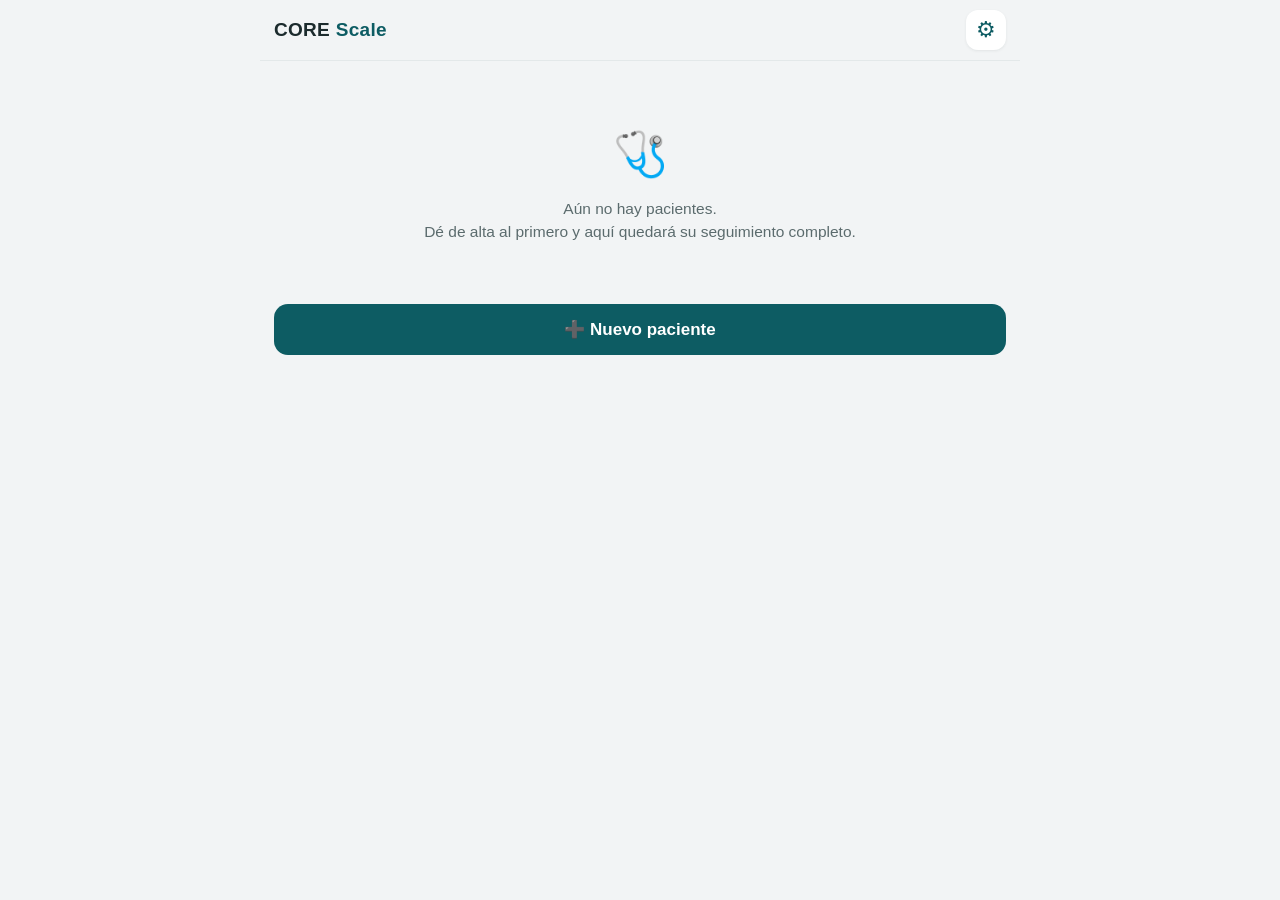
==== index.html @ 249806e9 "CORE Scale 0.1.0: evaluación postoperatoria en iPad/iPhone (PWA) Primera versión completa y verifica" ====
<!DOCTYPE html>
<html lang="es">
<head>
  <meta charset="UTF-8">
  <meta name="viewport" content="width=device-width, initial-scale=1, viewport-fit=cover, user-scalable=no">
  <title>CORE Scale</title>
  <meta name="description" content="Evaluación objetiva postoperatoria de ortopedia: goniometría, dinamometría y escalas funcionales.">

  <!-- PWA / instalable en iPad y iPhone -->
  <link rel="manifest" href="manifest.webmanifest">
  <meta name="apple-mobile-web-app-capable" content="yes">
  <meta name="mobile-web-app-capable" content="yes">
  <meta name="apple-mobile-web-app-status-bar-style" content="black-translucent">
  <meta name="apple-mobile-web-app-title" content="CORE Scale">
  <meta name="theme-color" content="#0d5c63">
  <link rel="apple-touch-icon" href="icons/icon-180.png">
  <link rel="icon" type="image/png" sizes="32x32" href="icons/icon-32.png">

  <!-- El ?v= debe coincidir con VERSION de sw.js: subir ambos en cada publicación -->
  <link rel="stylesheet" href="css/style.css?v=0.1.0">
</head>
<body>
  <div id="app">
    <header id="barra">
      <button id="btnAtras" class="btn-icono oculto" aria-label="Atrás">‹</button>
      <div id="tituloBarra">
        <h1 id="tituloApp">CORE <span>Scale</span></h1>
        <p id="subtituloBarra"></p>
      </div>
      <button id="btnAjustes" class="btn-icono" aria-label="Ajustes">⚙</button>
    </header>
    <main id="vista" aria-live="polite"></main>
  </div>

  <script src="js/db.js?v=0.1.0"></script>
  <script src="js/plantillas.js?v=0.1.0"></script>
  <script src="js/escalas.js?v=0.1.0"></script>
  <script src="js/graficas.js?v=0.1.0"></script>
  <script src="js/eval.js?v=0.1.0"></script>
  <script src="js/escala-ui.js?v=0.1.0"></script>
  <script src="js/evolucion.js?v=0.1.0"></script>
  <script src="js/app.js?v=0.1.0"></script>
  <script>
    if ('serviceWorker' in navigator && location.protocol !== 'file:') {
      navigator.serviceWorker.register('sw.js').catch(() => {});
    }
  </script>
</body>
</html>
---- css/style.css ----
/* CORE Scale — hoja de estilo base.
   Diseñada como base neutra y limpia: los tokens de arriba permiten
   re-estilizar toda la app (el rediseño visual vendrá de Claude Design). */

:root {
  --fondo: #f2f4f5;
  --tarjeta: #ffffff;
  --tinta: #1c2b2d;
  --tinta-2: #5b6b6d;
  --tinta-3: #93a1a3;
  --linea: #e3e8e9;
  --acento: #0d5c63;          /* verde-azul clínico */
  --acento-suave: #e3eeef;
  --acento-tinta: #ffffff;
  --bueno: #1e8e3e;
  --bueno-suave: #e6f4ea;
  --medio: #b26a00;
  --medio-suave: #fdf3e3;
  --malo: #c5221f;
  --malo-suave: #fce8e6;
  --radio: 14px;
  --sombra: 0 1px 3px rgba(16, 34, 36, .08);
  color-scheme: light dark;
}
@media (prefers-color-scheme: dark) {
  :root {
    --fondo: #101617;
    --tarjeta: #1a2223;
    --tinta: #e8edee;
    --tinta-2: #9fb0b2;
    --tinta-3: #64777a;
    --linea: #273335;
    --acento: #4cc2cc;
    --acento-suave: #12363a;
    --acento-tinta: #06282b;
    --bueno: #52c472;  --bueno-suave: #12331c;
    --medio: #e0a03f;  --medio-suave: #382a10;
    --malo: #f07470;   --malo-suave: #3b1615;
    --sombra: 0 1px 3px rgba(0, 0, 0, .4);
  }
}

* { box-sizing: border-box; -webkit-tap-highlight-color: transparent; }
html, body { margin: 0; padding: 0; }
body {
  background: var(--fondo);
  color: var(--tinta);
  font-family: -apple-system, BlinkMacSystemFont, "SF Pro Text", "Segoe UI", Roboto, sans-serif;
  font-size: 16px;
  -webkit-text-size-adjust: 100%;
}

#app { max-width: 760px; margin: 0 auto; min-height: 100vh; display: flex; flex-direction: column; }

/* ---------- Barra superior ---------- */
#barra {
  display: flex; align-items: center; gap: 8px;
  padding: calc(env(safe-area-inset-top, 0px) + 10px) 14px 10px;
  position: sticky; top: 0; z-index: 10;
  background: color-mix(in srgb, var(--fondo) 88%, transparent);
  -webkit-backdrop-filter: blur(12px); backdrop-filter: blur(12px);
  border-bottom: 1px solid var(--linea);
}
#tituloBarra { flex: 1; min-width: 0; }
#tituloApp { font-size: 19px; margin: 0; font-weight: 800; letter-spacing: .3px; }
#tituloApp span { color: var(--acento); font-weight: 600; }
#subtituloBarra { margin: 0; font-size: 12.5px; color: var(--tinta-2);
  white-space: nowrap; overflow: hidden; text-overflow: ellipsis; }
.btn-icono {
  border: 0; background: var(--tarjeta); color: var(--acento);
  width: 40px; height: 40px; border-radius: 12px; font-size: 22px;
  box-shadow: var(--sombra); cursor: pointer; flex-shrink: 0;
  display: flex; align-items: center; justify-content: center;
}
#btnAtras { font-size: 28px; padding-bottom: 3px; }
.oculto { display: none !important; }

/* ---------- Contenido ---------- */
#vista { padding: 14px 14px calc(env(safe-area-inset-bottom, 0px) + 30px); flex: 1; }
.seccion-titulo {
  font-size: 13px; font-weight: 700; text-transform: uppercase; letter-spacing: .8px;
  color: var(--tinta-2); margin: 22px 4px 8px;
}
.seccion-titulo:first-child { margin-top: 4px; }

/* ---------- Tarjetas y listas ---------- */
.tarjeta {
  background: var(--tarjeta); border-radius: var(--radio);
  box-shadow: var(--sombra); padding: 14px 16px; margin-bottom: 10px;
}
.fila-lista {
  display: flex; align-items: center; gap: 12px; width: 100%;
  background: var(--tarjeta); border: 0; border-radius: var(--radio);
  box-shadow: var(--sombra); padding: 13px 14px; margin-bottom: 8px;
  cursor: pointer; text-align: left; color: var(--tinta); font-size: 16px;
  font-family: inherit;
}
.fila-lista:active { transform: scale(.99); }
.fila-lista .avatar {
  width: 42px; height: 42px; border-radius: 50%; flex-shrink: 0;
  background: var(--acento-suave); color: var(--acento);
  display: flex; align-items: center; justify-content: center;
  font-weight: 700; font-size: 16px;
}
.fila-lista .cuerpo { flex: 1; min-width: 0; }
.fila-lista .principal { display: block; font-weight: 600; white-space: nowrap; overflow: hidden; text-overflow: ellipsis; }
.fila-lista .secundario { display: block; font-size: 13.5px; color: var(--tinta-2); margin-top: 1px; }
.fila-lista .extremo { color: var(--tinta-3); font-size: 20px; flex-shrink: 0; }
.fila-lista .chip-derecha { font-size: 13px; color: var(--tinta-2); flex-shrink: 0; }

.chip {
  display: inline-block; font-size: 12.5px; font-weight: 600;
  background: var(--acento-suave); color: var(--acento);
  border-radius: 20px; padding: 3px 10px; margin-right: 6px;
}
.chip.bueno { background: var(--bueno-suave); color: var(--bueno); }
.chip.medio { background: var(--medio-suave); color: var(--medio); }
.chip.malo  { background: var(--malo-suave);  color: var(--malo); }

/* ---------- Botones ---------- */
.btn {
  display: block; width: 100%; border: 0; cursor: pointer;
  background: var(--acento); color: var(--acento-tinta);
  font-size: 17px; font-weight: 700; font-family: inherit;
  padding: 15px; border-radius: var(--radio); margin: 14px 0 8px;
}
.btn:active { opacity: .85; }
.btn.secundario { background: var(--tarjeta); color: var(--acento); box-shadow: var(--sombra); }
.btn.peligro { background: var(--malo-suave); color: var(--malo); }
.btn.chico { width: auto; display: inline-block; padding: 9px 16px; font-size: 15px; margin: 4px 6px 4px 0; }

/* ---------- Formularios ---------- */
.campo { margin-bottom: 14px; }
.campo label { display: block; font-size: 14px; font-weight: 600; color: var(--tinta-2); margin-bottom: 6px; }
.campo input[type=text], .campo input[type=date], .campo input[type=tel],
.campo select, .campo textarea {
  width: 100%; font-size: 17px; font-family: inherit; color: var(--tinta);
  background: var(--fondo); border: 1.5px solid var(--linea);
  border-radius: 12px; padding: 12px 14px; appearance: none; -webkit-appearance: none;
}
.campo input:focus, .campo select:focus, .campo textarea:focus {
  outline: none; border-color: var(--acento);
}

/* Campo numérico con unidad y botones ± */
.campo-num { display: flex; align-items: center; gap: 8px; }
.campo-num input {
  flex: 1; min-width: 0; font-size: 22px; font-weight: 700; text-align: center;
  font-family: inherit; color: var(--tinta);
  background: var(--fondo); border: 1.5px solid var(--linea);
  border-radius: 12px; padding: 10px 6px;
}
.campo-num input:focus { outline: none; border-color: var(--acento); }
.campo-num .unidad { font-size: 15px; color: var(--tinta-2); width: 34px; flex-shrink: 0; }
.campo-num .mas-menos {
  width: 46px; height: 46px; flex-shrink: 0; border: 0; border-radius: 12px;
  background: var(--acento-suave); color: var(--acento);
  font-size: 24px; font-weight: 700; cursor: pointer;
}
.campo-num .mas-menos:active { opacity: .7; }

/* Opciones tipo botones (radio) */
.opciones { display: flex; flex-wrap: wrap; gap: 8px; }
.opciones .op {
  border: 1.5px solid var(--linea); background: var(--fondo); color: var(--tinta);
  border-radius: 12px; padding: 11px 14px; font-size: 15px; font-family: inherit;
  cursor: pointer; flex: 1 1 auto; min-width: 84px; text-align: center;
}
.opciones .op.activa {
  background: var(--acento); border-color: var(--acento);
  color: var(--acento-tinta); font-weight: 700;
}

/* ---------- Secciones de evaluación (acordeón) ---------- */
.sec-eval {
  background: var(--tarjeta); border-radius: var(--radio);
  box-shadow: var(--sombra); margin-bottom: 10px; overflow: hidden;
}
.sec-eval > .cabeza {
  display: flex; align-items: center; gap: 10px; width: 100%;
  padding: 14px 16px; border: 0; background: none; cursor: pointer;
  font-family: inherit; text-align: left; color: var(--tinta);
}
.sec-eval > .cabeza .num {
  width: 28px; height: 28px; border-radius: 50%; flex-shrink: 0;
  background: var(--acento-suave); color: var(--acento);
  font-weight: 700; font-size: 14px;
  display: flex; align-items: center; justify-content: center;
}
.sec-eval > .cabeza .num.lleno { background: var(--bueno); color: #fff; }
.sec-eval > .cabeza h3 { flex: 1; margin: 0; font-size: 16px; font-weight: 700; }
.sec-eval > .cabeza .flecha { color: var(--tinta-3); font-size: 18px;
  transition: transform .2s; }
.sec-eval.abierta > .cabeza .flecha { transform: rotate(90deg); }
.sec-eval > .contenido { display: none; padding: 2px 16px 16px; }
.sec-eval.abierta > .contenido { display: block; }

/* Cuadro "cómo se hace" */
.como {
  background: var(--acento-suave); border-radius: 12px;
  padding: 4px 14px 4px; margin-bottom: 14px;
}
.como summary {
  cursor: pointer; font-weight: 700; font-size: 14px; color: var(--acento);
  padding: 9px 0; list-style: none;
}
.como summary::-webkit-details-marker { display: none; }
.como summary::before { content: '📋  '; }
.como ul { margin: 0 0 12px; padding-left: 20px; }
.como li { font-size: 14.5px; line-height: 1.45; color: var(--tinta); margin-bottom: 7px; }

/* Resultados automáticos */
.autos { border-top: 1px dashed var(--linea); margin-top: 6px; padding-top: 10px; }
.auto-fila { display: flex; align-items: baseline; gap: 8px; margin-bottom: 6px; }
.auto-fila .et { flex: 1; font-size: 14.5px; color: var(--tinta-2); }
.auto-fila .valor { font-size: 18px; font-weight: 800; }
.auto-fila .valor.bueno { color: var(--bueno); }
.auto-fila .valor.medio { color: var(--medio); }
.auto-fila .valor.malo  { color: var(--malo); }
.auto-nota { font-size: 12.5px; color: var(--tinta-3); margin: -2px 0 8px; }

/* Cronómetro */
.crono { display: flex; align-items: center; gap: 10px; margin: 6px 0 12px; }
.crono .tiempo { font-size: 34px; font-weight: 800; font-variant-numeric: tabular-nums; flex: 1; }
.crono button { border: 0; border-radius: 12px; padding: 12px 18px; font-size: 15px;
  font-weight: 700; font-family: inherit; cursor: pointer;
  background: var(--acento); color: var(--acento-tinta); }
.crono button.parar { background: var(--malo); color: #fff; }

/* ---------- Cuestionarios de escalas ---------- */
.progreso { height: 6px; background: var(--linea); border-radius: 3px; margin: 4px 0 18px; overflow: hidden; }
.progreso > div { height: 100%; background: var(--acento); border-radius: 3px; transition: width .25s; }
.pregunta-num { font-size: 13px; font-weight: 700; color: var(--tinta-3); text-transform: uppercase; letter-spacing: .5px; }
.pregunta-texto { font-size: 20px; font-weight: 700; margin: 8px 0 18px; line-height: 1.35; }
.op-escala {
  display: block; width: 100%; text-align: left; font-family: inherit; font-size: 16.5px;
  background: var(--tarjeta); color: var(--tinta); border: 1.5px solid var(--linea);
  border-radius: var(--radio); padding: 15px 16px; margin-bottom: 9px; cursor: pointer;
}
.op-escala.activa { border-color: var(--acento); background: var(--acento-suave); font-weight: 700; }
.resultado-grande {
  text-align: center; padding: 26px 16px 20px;
}
.resultado-grande .numero { font-size: 56px; font-weight: 800; line-height: 1; }
.resultado-grande .de { font-size: 15px; color: var(--tinta-2); margin-top: 4px; }
.resultado-grande .interpretacion { font-size: 17px; font-weight: 700; margin-top: 12px; }

/* ---------- Gráficas ---------- */
.grafica-tarjeta { padding: 14px 10px 6px; }
.grafica-tarjeta h4 { margin: 0 8px 4px; font-size: 15px; }
.grafica-tarjeta .sub { margin: 0 8px 8px; font-size: 12.5px; color: var(--tinta-2); }
.grafica-svg { width: 100%; height: auto; display: block; touch-action: pan-y; }

/* ---------- Varios ---------- */
.vacio { text-align: center; color: var(--tinta-2); padding: 46px 20px; font-size: 15.5px; line-height: 1.5; }
.vacio .icono { font-size: 44px; margin-bottom: 10px; }
.nota-pie { font-size: 12.5px; color: var(--tinta-3); text-align: center; margin-top: 18px; line-height: 1.5; }
.buscador { margin-bottom: 12px; }
.buscador input {
  width: 100%; font-size: 16px; font-family: inherit; color: var(--tinta);
  background: var(--tarjeta); border: 1.5px solid var(--linea);
  border-radius: 12px; padding: 12px 14px; box-shadow: var(--sombra);
}
.buscador input:focus { outline: none; border-color: var(--acento); }
.dos-columnas { display: grid; grid-template-columns: 1fr 1fr; gap: 0 12px; }
@media (max-width: 420px) { .dos-columnas { grid-template-columns: 1fr; } }
.aviso {
  background: var(--medio-suave); color: var(--medio); border-radius: 12px;
  padding: 12px 14px; font-size: 14px; line-height: 1.45; margin-bottom: 12px;
}

/* Tabla resumen dentro de una evaluación guardada */
.tabla-resumen { width: 100%; border-collapse: collapse; font-size: 15px; }
.tabla-resumen td { padding: 7px 4px; border-bottom: 1px solid var(--linea); vertical-align: top; }
.tabla-resumen td:first-child { color: var(--tinta-2); width: 58%; }
.tabla-resumen td:last-child { font-weight: 700; text-align: right; }
.tabla-resumen tr.sub td { font-weight: 800; color: var(--tinta); padding-top: 14px; border-bottom: 2px solid var(--linea); }
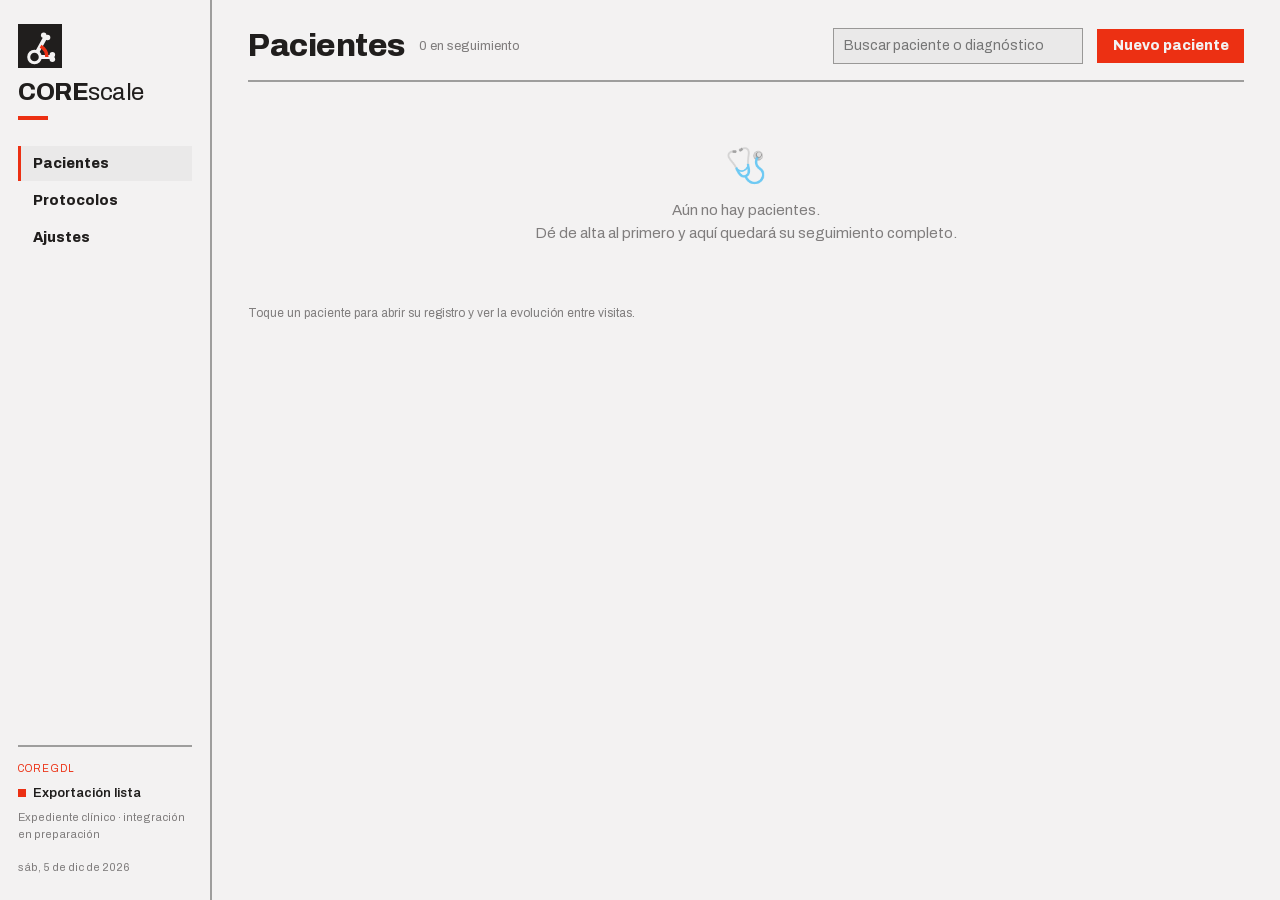
==== commit 6edc6dd5: "CORE Scale 0.2.0: interfaz Modernist adaptada del diseño de Claude Design - Sistema de diseño Modern" ====
--- a/index.html
+++ b/index.html
@@ -12,34 +12,60 @@
   <meta name="mobile-web-app-capable" content="yes">
   <meta name="apple-mobile-web-app-status-bar-style" content="black-translucent">
   <meta name="apple-mobile-web-app-title" content="CORE Scale">
-  <meta name="theme-color" content="#0d5c63">
+  <meta name="theme-color" content="#201e1d">
   <link rel="apple-touch-icon" href="icons/icon-180.png">
   <link rel="icon" type="image/png" sizes="32x32" href="icons/icon-32.png">
 
   <!-- El ?v= debe coincidir con VERSION de sw.js: subir ambos en cada publicación -->
-  <link rel="stylesheet" href="css/style.css?v=0.1.0">
+  <link rel="stylesheet" href="css/style.css?v=0.2.0">
 </head>
 <body>
   <div id="app">
-    <header id="barra">
-      <button id="btnAtras" class="btn-icono oculto" aria-label="Atrás">‹</button>
-      <div id="tituloBarra">
-        <h1 id="tituloApp">CORE <span>Scale</span></h1>
-        <p id="subtituloBarra"></p>
+
+    <aside id="ladoIzq">
+      <svg viewBox="0 0 32 32" width="44" height="44" style="display:block" aria-label="Logotipo COREscale"><rect x="0" y="0" width="32" height="32" fill="var(--color-text)"></rect><path d="M12 24 H24" stroke="var(--color-bg)" stroke-width="3" stroke-linecap="round" fill="none"></path><path d="M12 24 L20 9.5" stroke="var(--color-bg)" stroke-width="3" stroke-linecap="round" fill="none"></path><circle cx="25" cy="22.4" r="2" fill="var(--color-bg)"></circle><circle cx="25" cy="25.6" r="2" fill="var(--color-bg)"></circle><circle cx="18.7" cy="8.2" r="2" fill="var(--color-bg)"></circle><circle cx="21.5" cy="9.8" r="2" fill="var(--color-bg)"></circle><circle cx="12" cy="24" r="4.2" fill="var(--color-text)" stroke="var(--color-bg)" stroke-width="2.2"></circle><path d="M21 24 A9 9 0 0 0 16.4 16.2" stroke="var(--color-accent)" stroke-width="2.5" fill="none"></path></svg>
+      <div class="marca"><b>CORE</b><span>scale</span></div>
+      <div class="subraya"></div>
+      <button class="nav-item" id="navPacientes">Pacientes</button>
+      <button class="nav-item" id="navProtocolos">Protocolos</button>
+      <button class="nav-item" id="navAjustes">Ajustes</button>
+      <div style="flex:1"></div>
+      <div class="pie">
+        <div class="card-kicker">COREGDL</div>
+        <div class="estado"><span class="punto"></span>Exportación lista</div>
+        <div class="text-muted" style="font-size:11px">Expediente clínico · integración en preparación</div>
+        <div class="text-muted" style="font-size:11px; margin-top:10px" id="pieEvaluador"></div>
       </div>
-      <button id="btnAjustes" class="btn-icono" aria-label="Ajustes">⚙</button>
-    </header>
-    <main id="vista" aria-live="polite"></main>
+    </aside>
+
+    <div id="columna">
+      <header id="barraMovil">
+        <svg viewBox="0 0 32 32" width="30" height="30" style="display:block" aria-label="Logotipo COREscale"><rect x="0" y="0" width="32" height="32" fill="var(--color-text)"></rect><path d="M12 24 H24" stroke="var(--color-bg)" stroke-width="3" stroke-linecap="round" fill="none"></path><path d="M12 24 L20 9.5" stroke="var(--color-bg)" stroke-width="3" stroke-linecap="round" fill="none"></path><circle cx="25" cy="22.4" r="2" fill="var(--color-bg)"></circle><circle cx="25" cy="25.6" r="2" fill="var(--color-bg)"></circle><circle cx="18.7" cy="8.2" r="2" fill="var(--color-bg)"></circle><circle cx="21.5" cy="9.8" r="2" fill="var(--color-bg)"></circle><circle cx="12" cy="24" r="4.2" fill="var(--color-text)" stroke="var(--color-bg)" stroke-width="2.2"></circle><path d="M21 24 A9 9 0 0 0 16.4 16.2" stroke="var(--color-accent)" stroke-width="2.5" fill="none"></path></svg>
+        <div class="marca"><b>CORE</b><span>scale</span></div>
+        <div style="flex:1"></div>
+        <span class="punto"></span>
+        <span class="text-muted" style="font-size:11px">COREGDL</span>
+      </header>
+
+      <main id="contenido" aria-live="polite"></main>
+
+      <nav id="tabs">
+        <button class="tab" id="tabPacientes">Pacientes</button>
+        <button class="tab" id="tabProtocolos">Protocolos</button>
+        <button class="tab" id="tabAjustes">Ajustes</button>
+      </nav>
+    </div>
+
   </div>
 
-  <script src="js/db.js?v=0.1.0"></script>
-  <script src="js/plantillas.js?v=0.1.0"></script>
-  <script src="js/escalas.js?v=0.1.0"></script>
-  <script src="js/graficas.js?v=0.1.0"></script>
-  <script src="js/eval.js?v=0.1.0"></script>
-  <script src="js/escala-ui.js?v=0.1.0"></script>
-  <script src="js/evolucion.js?v=0.1.0"></script>
-  <script src="js/app.js?v=0.1.0"></script>
+  <script src="js/db.js?v=0.2.0"></script>
+  <script src="js/plantillas.js?v=0.2.0"></script>
+  <script src="js/escalas.js?v=0.2.0"></script>
+  <script src="js/graficas.js?v=0.2.0"></script>
+  <script src="js/eval.js?v=0.2.0"></script>
+  <script src="js/escala-ui.js?v=0.2.0"></script>
+  <script src="js/evolucion.js?v=0.2.0"></script>
+  <script src="js/app.js?v=0.2.0"></script>
   <script>
     if ('serviceWorker' in navigator && location.protocol !== 'file:') {
       navigator.serviceWorker.register('sw.js').catch(() => {});
--- a/css/style.css
+++ b/css/style.css
@@ -1,277 +1,378 @@
-/* CORE Scale — hoja de estilo base.
-   Diseñada como base neutra y limpia: los tokens de arriba permiten
-   re-estilizar toda la app (el rediseño visual vendrá de Claude Design). */
+/* CORE Scale — estilo "Modernist" adaptado del diseño de Claude Design
+   (CORE Scale.dc.html + _ds/modernist). Tokens copiados fielmente del sistema;
+   esquinas rectas, divisores de 2px, tipografía Archivo, acento #ec3013.
+   La fuente Archivo va VENDORIZADA (fonts/) porque la app funciona sin internet. */
+
+@font-face {
+  font-family: 'Archivo';
+  font-style: normal;
+  font-weight: 100 1000;           /* fuente variable: un archivo, todos los pesos */
+  font-display: swap;
+  src: url('../fonts/archivo-latin.woff2') format('woff2');
+}
 
 :root {
-  --fondo: #f2f4f5;
-  --tarjeta: #ffffff;
-  --tinta: #1c2b2d;
-  --tinta-2: #5b6b6d;
-  --tinta-3: #93a1a3;
-  --linea: #e3e8e9;
-  --acento: #0d5c63;          /* verde-azul clínico */
-  --acento-suave: #e3eeef;
-  --acento-tinta: #ffffff;
-  --bueno: #1e8e3e;
-  --bueno-suave: #e6f4ea;
-  --medio: #b26a00;
-  --medio-suave: #fdf3e3;
-  --malo: #c5221f;
-  --malo-suave: #fce8e6;
-  --radio: 14px;
-  --sombra: 0 1px 3px rgba(16, 34, 36, .08);
-  color-scheme: light dark;
-}
-@media (prefers-color-scheme: dark) {
-  :root {
-    --fondo: #101617;
-    --tarjeta: #1a2223;
-    --tinta: #e8edee;
-    --tinta-2: #9fb0b2;
-    --tinta-3: #64777a;
-    --linea: #273335;
-    --acento: #4cc2cc;
-    --acento-suave: #12363a;
-    --acento-tinta: #06282b;
-    --bueno: #52c472;  --bueno-suave: #12331c;
-    --medio: #e0a03f;  --medio-suave: #382a10;
-    --malo: #f07470;   --malo-suave: #3b1615;
-    --sombra: 0 1px 3px rgba(0, 0, 0, .4);
-  }
-}
-
-* { box-sizing: border-box; -webkit-tap-highlight-color: transparent; }
+  --color-bg: #f3f2f2;
+  --color-surface: #eae9e9;
+  --color-text: #201e1d;
+  --color-accent: #ec3013;
+  --color-accent-2: #e15b47;
+  --color-divider: color-mix(in srgb, #201e1d 40%, transparent);
+
+  --color-neutral-100: #f8f4f4;
+  --color-neutral-200: #eae7e7;
+  --color-neutral-300: #d7d3d3;
+  --color-neutral-400: #bab6b6;
+  --color-neutral-500: #9b9797;
+  --color-neutral-600: #7d7979;
+  --color-neutral-700: #605d5d;
+  --color-neutral-800: #444141;
+  --color-neutral-900: #2d2b2b;
+
+  --color-accent-100: #fff2ef;
+  --color-accent-300: #ffc4b8;
+  --color-accent-600: #dd2b0f;
+  --color-accent-700: #ae1800;
+  --color-accent-800: #7c1405;
+
+  /* semáforo clínico del LSI (añadido: el sistema es rojo, el verde se reserva
+     exclusivamente para "meta de simetría alcanzada") */
+  --color-ok: #2c6e3b;
+  --color-ok-100: #e9f2ea;
+
+  --font-heading: 'Archivo', system-ui, sans-serif;
+  --font-body: 'Archivo', system-ui, sans-serif;
+
+  --space-1: 4px; --space-2: 8px; --space-3: 12px;
+  --space-4: 16px; --space-6: 24px; --space-8: 32px;
+
+  --shadow-sm: 0 1px 2px color-mix(in srgb, #2d2b2b 14%, transparent);
+  --shadow-md: 0 3px 10px color-mix(in srgb, #2d2b2b 16%, transparent);
+  --shadow-lg: 0 12px 32px color-mix(in srgb, #2d2b2b 22%, transparent);
+
+  color-scheme: light;             /* el diseño se compromete con un solo aspecto */
+}
+
+*, *::before, *::after { box-sizing: border-box; -webkit-tap-highlight-color: transparent; }
 html, body { margin: 0; padding: 0; }
 body {
-  background: var(--fondo);
-  color: var(--tinta);
-  font-family: -apple-system, BlinkMacSystemFont, "SF Pro Text", "Segoe UI", Roboto, sans-serif;
-  font-size: 16px;
+  background: var(--color-bg); color: var(--color-text);
+  font-family: var(--font-body); font-size: 15px; line-height: 1.55; font-weight: 400;
   -webkit-text-size-adjust: 100%;
 }
-
-#app { max-width: 760px; margin: 0 auto; min-height: 100vh; display: flex; flex-direction: column; }
-
-/* ---------- Barra superior ---------- */
-#barra {
-  display: flex; align-items: center; gap: 8px;
-  padding: calc(env(safe-area-inset-top, 0px) + 10px) 14px 10px;
-  position: sticky; top: 0; z-index: 10;
-  background: color-mix(in srgb, var(--fondo) 88%, transparent);
-  -webkit-backdrop-filter: blur(12px); backdrop-filter: blur(12px);
-  border-bottom: 1px solid var(--linea);
-}
-#tituloBarra { flex: 1; min-width: 0; }
-#tituloApp { font-size: 19px; margin: 0; font-weight: 800; letter-spacing: .3px; }
-#tituloApp span { color: var(--acento); font-weight: 600; }
-#subtituloBarra { margin: 0; font-size: 12.5px; color: var(--tinta-2);
-  white-space: nowrap; overflow: hidden; text-overflow: ellipsis; }
-.btn-icono {
-  border: 0; background: var(--tarjeta); color: var(--acento);
-  width: 40px; height: 40px; border-radius: 12px; font-size: 22px;
-  box-shadow: var(--sombra); cursor: pointer; flex-shrink: 0;
-  display: flex; align-items: center; justify-content: center;
-}
-#btnAtras { font-size: 28px; padding-bottom: 3px; }
+h1, h2, h3, h4, h5, h6 {
+  font-family: var(--font-heading); font-weight: 800;
+  line-height: 1.12; letter-spacing: -0.015em; margin: 0 0 var(--space-2);
+}
+h1 { font-size: 42px; } h2 { font-size: 32px; } h3 { font-size: 25px; }
+h4 { font-size: 20px; } h5 { font-size: 16px; }
+p { margin: 0 0 var(--space-3); }
+a { color: var(--color-accent); text-underline-offset: 3px; }
+.text-muted { color: color-mix(in srgb, var(--color-text) 55%, transparent); }
+:focus { outline: none; }
+:focus-visible { outline: 2px solid var(--color-accent); outline-offset: 2px; }
+::selection { background: color-mix(in srgb, var(--color-accent) 30%, transparent); }
+
+.hr { height: 2px; border: 0; margin: var(--space-4) 0; background: var(--color-divider); }
+
+/* ---------- botones ---------- */
+.btn {
+  display: inline-flex; align-items: center; justify-content: center; gap: 6px;
+  cursor: pointer; text-decoration: none;
+  font-family: var(--font-heading); font-weight: 800;
+  font-size: 14px; line-height: 1.2; color: var(--color-text);
+  background: transparent; border: 1px solid transparent;
+  padding: var(--space-2) calc(var(--space-3) * 1.2);
+  border-radius: 0;
+}
+.btn:disabled { opacity: 0.45; cursor: not-allowed; }
+.btn-primary { background: var(--color-accent); color: var(--color-bg); }
+.btn-primary:hover { background: var(--color-accent-600); }
+.btn-primary:active { background: var(--color-accent-700); }
+.btn-secondary { border-color: var(--color-divider); }
+.btn-secondary:hover { background: color-mix(in srgb, var(--color-text) 7%, transparent); }
+.btn-secondary:active { background: color-mix(in srgb, var(--color-text) 14%, transparent); }
+.btn-ghost { color: var(--color-accent); padding-inline: var(--space-1); }
+.btn-ghost:hover { background: color-mix(in srgb, var(--color-accent) 10%, transparent); }
+.btn-peligro { border-color: var(--color-accent-300); color: var(--color-accent-700); }
+.btn-peligro:hover { background: var(--color-accent-100); }
+.btn-icon { width: 36px; height: 36px; padding: 0; }
+.btn-block { width: 100%; margin-top: var(--space-2); }
+.btn-grande { min-height: 48px; }
+
+/* ---------- formularios ---------- */
+.field > label {
+  display: block; font-size: 12px; margin-bottom: 5px;
+  color: color-mix(in srgb, var(--color-text) 70%, transparent);
+}
+.input {
+  width: 100%; min-height: 36px; padding: 6px 10px; font: inherit;
+  font-size: 14px; color: var(--color-text); caret-color: var(--color-accent);
+  background: var(--color-surface);
+  border: 1px solid var(--color-divider); border-radius: 0;
+  appearance: none; -webkit-appearance: none;
+}
+.input:hover { border-color: color-mix(in srgb, var(--color-text) 45%, transparent); }
+.input:focus-visible { border-color: var(--color-accent); outline-offset: 0; }
+textarea.input { min-height: 90px; resize: vertical; }
+select.input { min-height: 48px; font-size: 16px; }
+
+/* contador − [valor] unidad + (unidos, como en el diseño) */
+.stepper { display: flex; align-items: stretch; }
+.stepper .paso {
+  width: 48px; height: 48px; padding: 0; font-size: 20px; flex: none;
+  font-family: var(--font-heading); font-weight: 800;
+  background: transparent; border: 1px solid var(--color-divider);
+  color: var(--color-text); cursor: pointer; border-radius: 0;
+}
+.stepper .paso:active { background: color-mix(in srgb, var(--color-text) 14%, transparent); }
+.stepper input {
+  flex: 1; min-width: 0; height: 48px; font-size: 20px; font-weight: 600;
+  text-align: center; border-left: 0; border-right: 0;
+}
+.stepper .unidad {
+  display: flex; align-items: center; padding: 0 10px; flex: none;
+  border-top: 1px solid var(--color-divider); border-bottom: 1px solid var(--color-divider);
+  font-size: 12px; color: var(--color-neutral-600);
+}
+
+/* opciones tipo botón plano */
+.opciones { display: flex; flex-wrap: wrap; gap: 6px; }
+.op {
+  border: 1px solid var(--color-divider); background: transparent; color: inherit;
+  padding: 10px 14px; min-height: 44px; font-size: 13px; font-family: inherit;
+  cursor: pointer; border-radius: 0; flex: 1 1 auto;
+}
+.op.activa {
+  background: var(--color-accent); border-color: var(--color-accent);
+  color: var(--color-bg); font-weight: 700;
+}
+
+/* ---------- tarjetas / kickers / tags ---------- */
+.card {
+  display: flex; flex-direction: column; gap: var(--space-2);
+  padding: var(--space-3); border-radius: 0; background: var(--color-surface);
+}
+.card-clic { cursor: pointer; }
+.card-clic:hover { outline: 1px solid var(--color-divider); }
+.card-kicker { font-size: 10px; letter-spacing: 0.1em; text-transform: uppercase; color: var(--color-accent); }
+.card-title { font-family: var(--font-heading); font-weight: 800; font-size: 17px; line-height: 1.2; }
+.card-body { margin: 0; font-size: 13px; opacity: 0.8; flex: 1; }
+.card-meta {
+  display: flex; align-items: center; gap: 6px; font-size: 11px;
+  color: color-mix(in srgb, var(--color-text) 50%, transparent);
+}
+.elev-sm { box-shadow: var(--shadow-sm); }
+
+.tag {
+  display: inline-flex; align-items: center; font-size: 11px;
+  letter-spacing: 0.02em; padding: 3px 10px; border-radius: 0; white-space: nowrap;
+}
+.tag-accent { background: var(--color-accent-100); color: var(--color-accent-800); }
+.tag-neutral { background: var(--color-neutral-100); color: var(--color-neutral-800); }
+.tag-ok { background: var(--color-ok-100); color: var(--color-ok); }
+
+/* ---------- tablas ---------- */
+.table { width: 100%; border-collapse: collapse; font-size: 14px; }
+.table th {
+  text-align: left; font-size: 11px; letter-spacing: 0.08em; text-transform: uppercase;
+  color: color-mix(in srgb, var(--color-text) 60%, transparent);
+  padding: var(--space-2); border-bottom: 2px solid var(--color-divider);
+}
+.table td { padding: var(--space-2); border-bottom: 1px solid var(--color-divider); }
+.table tbody tr:hover { background: color-mix(in srgb, var(--color-text) 4%, transparent); }
+.table tr.clic { cursor: pointer; }
+.table tr.grupo td {
+  font-family: var(--font-heading); font-weight: 800; font-size: 13px;
+  padding-top: var(--space-4); border-bottom: 2px solid var(--color-divider);
+}
+
+/* ---------- diálogo ---------- */
+.dialog-backdrop {
+  position: fixed; inset: 0; display: grid; place-items: center; z-index: 50;
+  padding: var(--space-4);
+  background: color-mix(in srgb, var(--color-neutral-900) 50%, transparent);
+}
+.dialog {
+  width: min(440px, 100%); display: flex; flex-direction: column; gap: var(--space-3);
+  padding: var(--space-4); border-radius: 0;
+  background: var(--color-surface); box-shadow: var(--shadow-lg);
+}
+.dialog-title { font-family: var(--font-heading); font-weight: 800; font-size: 20px; }
+.dialog-body { font-size: 14px; opacity: 0.85; }
+.dialog-actions { display: flex; justify-content: flex-end; gap: var(--space-2); margin-top: var(--space-2); }
+
+/* ═══════════ armazón de la app ═══════════ */
+#app { display: flex; height: 100vh; height: 100dvh; overflow: hidden; }
+
+#ladoIzq {
+  width: 212px; flex: none; display: flex; flex-direction: column;
+  border-right: 2px solid var(--color-divider); padding: 24px 18px;
+}
+#ladoIzq .marca { font-family: var(--font-heading); font-size: 24px; line-height: 1; letter-spacing: -0.02em; margin-top: 12px; }
+#ladoIzq .marca b { font-weight: 800; } #ladoIzq .marca span { font-weight: 400; }
+#ladoIzq .subraya { width: 30px; height: 4px; background: var(--color-accent); margin: 12px 0 26px; }
+.nav-item {
+  display: flex; justify-content: flex-start; width: 100%;
+  padding: 10px 12px; margin-bottom: 2px;
+  border-left: 3px solid transparent; border-top: 0; border-right: 0; border-bottom: 0;
+  background: transparent; cursor: pointer; border-radius: 0;
+  font-family: var(--font-heading); font-weight: 800; font-size: 14px; color: var(--color-text);
+}
+.nav-item.activa { border-left-color: var(--color-accent); background: var(--color-surface); }
+#ladoIzq .pie {
+  border-top: 2px solid var(--color-divider); padding-top: 14px;
+  display: flex; flex-direction: column; gap: 6px;
+}
+#ladoIzq .pie .estado { display: flex; align-items: center; gap: 7px; font-size: 13px; font-weight: 600; }
+#ladoIzq .pie .punto { width: 8px; height: 8px; background: var(--color-accent); flex: none; }
+
+#columna { flex: 1; display: flex; flex-direction: column; min-width: 0; }
+#barraMovil {
+  display: none; align-items: center; gap: 10px; flex: none;
+  padding: calc(env(safe-area-inset-top, 0px) + 12px) 16px 12px;
+  border-bottom: 2px solid var(--color-divider);
+}
+#barraMovil .marca { font-family: var(--font-heading); font-size: 17px; letter-spacing: -0.02em; }
+#barraMovil .marca b { font-weight: 800; } #barraMovil .marca span { font-weight: 400; }
+#barraMovil .punto { width: 7px; height: 7px; background: var(--color-accent); }
+
+#contenido { flex: 1; overflow: auto; -webkit-overflow-scrolling: touch; }
+.pagina { padding: 28px 36px; max-width: 1080px; }
+
+#tabs { display: none; border-top: 2px solid var(--color-divider); flex: none;
+  padding-bottom: env(safe-area-inset-bottom, 0px); }
+#tabs .tab {
+  flex: 1; min-height: 54px; display: flex; align-items: center; justify-content: center;
+  border: 0; border-top: 3px solid transparent; background: transparent; border-radius: 0;
+  font-family: var(--font-heading); font-weight: 800; font-size: 14px; color: var(--color-text);
+  cursor: pointer;
+}
+#tabs .tab.activa { border-top-color: var(--color-accent); color: var(--color-accent); }
+
+/* ---------- captura (asistente por secciones) ---------- */
+.captura { display: flex; min-height: 100%; }
+.rail {
+  width: 280px; flex: none; border-right: 1px solid var(--color-divider);
+  padding: 24px 18px;
+}
+.rail-item {
+  display: flex; gap: 10px; align-items: center; padding: 10px 8px; cursor: pointer;
+  font-size: 13px; line-height: 1.25; border-left: 3px solid transparent;
+}
+.rail-item.activa { border-left-color: var(--color-accent); background: var(--color-surface); font-weight: 600; }
+.rail-num {
+  width: 24px; height: 24px; flex: none; display: flex; align-items: center; justify-content: center;
+  font-size: 12px; font-weight: 700; border: 1px solid var(--color-divider);
+}
+.rail-num.lista { background: var(--color-accent); border-color: var(--color-accent); color: var(--color-bg); }
+.captura-main { flex: 1; padding: 28px 36px; max-width: 780px; min-width: 0; }
+
+.pasos-movil {
+  display: none; gap: 6px; overflow: auto; padding: 12px 0;
+  border-bottom: 1px solid var(--color-divider);
+}
+.pasos-movil .paso-num {
+  width: 40px; height: 40px; flex: none; display: flex; align-items: center; justify-content: center;
+  font-size: 14px; font-weight: 700; cursor: pointer; font-family: inherit; border-radius: 0;
+  border: 1px solid var(--color-divider); background: transparent; color: inherit;
+}
+.pasos-movil .paso-num.activa { border: 2px solid var(--color-accent); color: var(--color-accent); }
+.pasos-movil .paso-num.lista { background: var(--color-accent); border-color: var(--color-accent); color: var(--color-bg); }
+
+.tecnica { background: var(--color-surface); padding: 14px 16px; margin-bottom: 22px; }
+.tecnica .cuerpo { font-size: 13px; line-height: 1.5; }
+.tecnica ul { margin: 0; padding-left: 18px; }
+.tecnica li { margin-bottom: 5px; }
+
+.campos-grid { display: grid; grid-template-columns: 1fr 1fr; gap: 18px 24px; }
+.campos-grid .ancho-total { grid-column: 1 / -1; }
+
+.cinta {
+  display: flex; gap: 36px; flex-wrap: wrap; align-items: flex-end;
+  border-top: 2px solid var(--color-divider); margin-top: 26px; padding-top: 14px;
+}
+.cinta .dato .num { font-family: var(--font-heading); font-weight: 800; font-size: 26px; line-height: 1.15; }
+.cinta .num.acento { color: var(--color-accent-700); }
+.cinta .num.ok { color: var(--color-ok); }
+.cinta .num.alerta { color: var(--color-accent-600); }
+.cinta .nota { font-size: 11px; color: color-mix(in srgb, var(--color-text) 50%, transparent); align-self: flex-end; max-width: 220px; }
+
+.pie-captura {
+  display: flex; gap: 10px; border-top: 2px solid var(--color-divider);
+  margin-top: 26px; padding-top: 16px; padding-bottom: 32px;
+}
+
+/* cronómetro */
+.crono { display: flex; align-items: center; gap: 14px; margin: 0 0 18px; }
+.crono .tiempo { font-family: var(--font-heading); font-weight: 800; font-size: 34px; font-variant-numeric: tabular-nums; flex: 1; }
+
+/* ---------- gráficas ---------- */
+.grafica-svg { width: 100%; display: block; }
+.grid-graficas { display: grid; grid-template-columns: repeat(3, 1fr); gap: 16px; }
+.grid-graficas-2 { display: grid; grid-template-columns: repeat(2, 1fr); gap: 16px; }
+.grafica-num { font-family: var(--font-heading); font-weight: 800; font-size: 30px; line-height: 1; }
+
+/* ---------- perfil ---------- */
+.franja-datos {
+  display: grid; grid-template-columns: repeat(5, 1fr); gap: 16px;
+  border-top: 2px solid var(--color-divider); border-bottom: 2px solid var(--color-divider);
+  padding: 14px 0; margin-top: 16px;
+}
+.franja-datos .valor { font-weight: 600; font-size: 14px; }
+
+/* ---------- escalas (cuestionario) ---------- */
+.progreso { height: 4px; background: var(--color-neutral-300); margin: 10px 0 18px; }
+.progreso > div { height: 100%; background: var(--color-accent); transition: width .25s; }
+.pregunta-texto { font-family: var(--font-heading); font-weight: 800; font-size: 22px; line-height: 1.25; margin: 8px 0 18px; letter-spacing: -0.015em; }
+.op-escala {
+  display: block; width: 100%; text-align: left; font-family: inherit; font-size: 15px;
+  background: transparent; color: inherit; border: 1px solid var(--color-divider);
+  border-radius: 0; padding: 14px 16px; margin-bottom: 8px; cursor: pointer; min-height: 48px;
+}
+.op-escala.activa { background: var(--color-accent); border-color: var(--color-accent); color: var(--color-bg); font-weight: 700; }
+.resultado-num { font-family: var(--font-heading); font-weight: 800; font-size: 64px; line-height: 1; color: var(--color-accent-700); }
+
+/* ---------- varios ---------- */
+.vacio { text-align: center; color: color-mix(in srgb, var(--color-text) 55%, transparent);
+  padding: 46px 20px; font-size: 15px; line-height: 1.5; }
+.vacio .icono { font-size: 34px; margin-bottom: 8px; }
 .oculto { display: none !important; }
-
-/* ---------- Contenido ---------- */
-#vista { padding: 14px 14px calc(env(safe-area-inset-bottom, 0px) + 30px); flex: 1; }
-.seccion-titulo {
-  font-size: 13px; font-weight: 700; text-transform: uppercase; letter-spacing: .8px;
-  color: var(--tinta-2); margin: 22px 4px 8px;
-}
-.seccion-titulo:first-child { margin-top: 4px; }
-
-/* ---------- Tarjetas y listas ---------- */
-.tarjeta {
-  background: var(--tarjeta); border-radius: var(--radio);
-  box-shadow: var(--sombra); padding: 14px 16px; margin-bottom: 10px;
-}
-.fila-lista {
-  display: flex; align-items: center; gap: 12px; width: 100%;
-  background: var(--tarjeta); border: 0; border-radius: var(--radio);
-  box-shadow: var(--sombra); padding: 13px 14px; margin-bottom: 8px;
-  cursor: pointer; text-align: left; color: var(--tinta); font-size: 16px;
-  font-family: inherit;
-}
-.fila-lista:active { transform: scale(.99); }
-.fila-lista .avatar {
-  width: 42px; height: 42px; border-radius: 50%; flex-shrink: 0;
-  background: var(--acento-suave); color: var(--acento);
-  display: flex; align-items: center; justify-content: center;
-  font-weight: 700; font-size: 16px;
-}
-.fila-lista .cuerpo { flex: 1; min-width: 0; }
-.fila-lista .principal { display: block; font-weight: 600; white-space: nowrap; overflow: hidden; text-overflow: ellipsis; }
-.fila-lista .secundario { display: block; font-size: 13.5px; color: var(--tinta-2); margin-top: 1px; }
-.fila-lista .extremo { color: var(--tinta-3); font-size: 20px; flex-shrink: 0; }
-.fila-lista .chip-derecha { font-size: 13px; color: var(--tinta-2); flex-shrink: 0; }
-
-.chip {
-  display: inline-block; font-size: 12.5px; font-weight: 600;
-  background: var(--acento-suave); color: var(--acento);
-  border-radius: 20px; padding: 3px 10px; margin-right: 6px;
-}
-.chip.bueno { background: var(--bueno-suave); color: var(--bueno); }
-.chip.medio { background: var(--medio-suave); color: var(--medio); }
-.chip.malo  { background: var(--malo-suave);  color: var(--malo); }
-
-/* ---------- Botones ---------- */
-.btn {
-  display: block; width: 100%; border: 0; cursor: pointer;
-  background: var(--acento); color: var(--acento-tinta);
-  font-size: 17px; font-weight: 700; font-family: inherit;
-  padding: 15px; border-radius: var(--radio); margin: 14px 0 8px;
-}
-.btn:active { opacity: .85; }
-.btn.secundario { background: var(--tarjeta); color: var(--acento); box-shadow: var(--sombra); }
-.btn.peligro { background: var(--malo-suave); color: var(--malo); }
-.btn.chico { width: auto; display: inline-block; padding: 9px 16px; font-size: 15px; margin: 4px 6px 4px 0; }
-
-/* ---------- Formularios ---------- */
-.campo { margin-bottom: 14px; }
-.campo label { display: block; font-size: 14px; font-weight: 600; color: var(--tinta-2); margin-bottom: 6px; }
-.campo input[type=text], .campo input[type=date], .campo input[type=tel],
-.campo select, .campo textarea {
-  width: 100%; font-size: 17px; font-family: inherit; color: var(--tinta);
-  background: var(--fondo); border: 1.5px solid var(--linea);
-  border-radius: 12px; padding: 12px 14px; appearance: none; -webkit-appearance: none;
-}
-.campo input:focus, .campo select:focus, .campo textarea:focus {
-  outline: none; border-color: var(--acento);
-}
-
-/* Campo numérico con unidad y botones ± */
-.campo-num { display: flex; align-items: center; gap: 8px; }
-.campo-num input {
-  flex: 1; min-width: 0; font-size: 22px; font-weight: 700; text-align: center;
-  font-family: inherit; color: var(--tinta);
-  background: var(--fondo); border: 1.5px solid var(--linea);
-  border-radius: 12px; padding: 10px 6px;
-}
-.campo-num input:focus { outline: none; border-color: var(--acento); }
-.campo-num .unidad { font-size: 15px; color: var(--tinta-2); width: 34px; flex-shrink: 0; }
-.campo-num .mas-menos {
-  width: 46px; height: 46px; flex-shrink: 0; border: 0; border-radius: 12px;
-  background: var(--acento-suave); color: var(--acento);
-  font-size: 24px; font-weight: 700; cursor: pointer;
-}
-.campo-num .mas-menos:active { opacity: .7; }
-
-/* Opciones tipo botones (radio) */
-.opciones { display: flex; flex-wrap: wrap; gap: 8px; }
-.opciones .op {
-  border: 1.5px solid var(--linea); background: var(--fondo); color: var(--tinta);
-  border-radius: 12px; padding: 11px 14px; font-size: 15px; font-family: inherit;
-  cursor: pointer; flex: 1 1 auto; min-width: 84px; text-align: center;
-}
-.opciones .op.activa {
-  background: var(--acento); border-color: var(--acento);
-  color: var(--acento-tinta); font-weight: 700;
-}
-
-/* ---------- Secciones de evaluación (acordeón) ---------- */
-.sec-eval {
-  background: var(--tarjeta); border-radius: var(--radio);
-  box-shadow: var(--sombra); margin-bottom: 10px; overflow: hidden;
-}
-.sec-eval > .cabeza {
-  display: flex; align-items: center; gap: 10px; width: 100%;
-  padding: 14px 16px; border: 0; background: none; cursor: pointer;
-  font-family: inherit; text-align: left; color: var(--tinta);
-}
-.sec-eval > .cabeza .num {
-  width: 28px; height: 28px; border-radius: 50%; flex-shrink: 0;
-  background: var(--acento-suave); color: var(--acento);
-  font-weight: 700; font-size: 14px;
-  display: flex; align-items: center; justify-content: center;
-}
-.sec-eval > .cabeza .num.lleno { background: var(--bueno); color: #fff; }
-.sec-eval > .cabeza h3 { flex: 1; margin: 0; font-size: 16px; font-weight: 700; }
-.sec-eval > .cabeza .flecha { color: var(--tinta-3); font-size: 18px;
-  transition: transform .2s; }
-.sec-eval.abierta > .cabeza .flecha { transform: rotate(90deg); }
-.sec-eval > .contenido { display: none; padding: 2px 16px 16px; }
-.sec-eval.abierta > .contenido { display: block; }
-
-/* Cuadro "cómo se hace" */
-.como {
-  background: var(--acento-suave); border-radius: 12px;
-  padding: 4px 14px 4px; margin-bottom: 14px;
-}
-.como summary {
-  cursor: pointer; font-weight: 700; font-size: 14px; color: var(--acento);
-  padding: 9px 0; list-style: none;
-}
-.como summary::-webkit-details-marker { display: none; }
-.como summary::before { content: '📋  '; }
-.como ul { margin: 0 0 12px; padding-left: 20px; }
-.como li { font-size: 14.5px; line-height: 1.45; color: var(--tinta); margin-bottom: 7px; }
-
-/* Resultados automáticos */
-.autos { border-top: 1px dashed var(--linea); margin-top: 6px; padding-top: 10px; }
-.auto-fila { display: flex; align-items: baseline; gap: 8px; margin-bottom: 6px; }
-.auto-fila .et { flex: 1; font-size: 14.5px; color: var(--tinta-2); }
-.auto-fila .valor { font-size: 18px; font-weight: 800; }
-.auto-fila .valor.bueno { color: var(--bueno); }
-.auto-fila .valor.medio { color: var(--medio); }
-.auto-fila .valor.malo  { color: var(--malo); }
-.auto-nota { font-size: 12.5px; color: var(--tinta-3); margin: -2px 0 8px; }
-
-/* Cronómetro */
-.crono { display: flex; align-items: center; gap: 10px; margin: 6px 0 12px; }
-.crono .tiempo { font-size: 34px; font-weight: 800; font-variant-numeric: tabular-nums; flex: 1; }
-.crono button { border: 0; border-radius: 12px; padding: 12px 18px; font-size: 15px;
-  font-weight: 700; font-family: inherit; cursor: pointer;
-  background: var(--acento); color: var(--acento-tinta); }
-.crono button.parar { background: var(--malo); color: #fff; }
-
-/* ---------- Cuestionarios de escalas ---------- */
-.progreso { height: 6px; background: var(--linea); border-radius: 3px; margin: 4px 0 18px; overflow: hidden; }
-.progreso > div { height: 100%; background: var(--acento); border-radius: 3px; transition: width .25s; }
-.pregunta-num { font-size: 13px; font-weight: 700; color: var(--tinta-3); text-transform: uppercase; letter-spacing: .5px; }
-.pregunta-texto { font-size: 20px; font-weight: 700; margin: 8px 0 18px; line-height: 1.35; }
-.op-escala {
-  display: block; width: 100%; text-align: left; font-family: inherit; font-size: 16.5px;
-  background: var(--tarjeta); color: var(--tinta); border: 1.5px solid var(--linea);
-  border-radius: var(--radio); padding: 15px 16px; margin-bottom: 9px; cursor: pointer;
-}
-.op-escala.activa { border-color: var(--acento); background: var(--acento-suave); font-weight: 700; }
-.resultado-grande {
-  text-align: center; padding: 26px 16px 20px;
-}
-.resultado-grande .numero { font-size: 56px; font-weight: 800; line-height: 1; }
-.resultado-grande .de { font-size: 15px; color: var(--tinta-2); margin-top: 4px; }
-.resultado-grande .interpretacion { font-size: 17px; font-weight: 700; margin-top: 12px; }
-
-/* ---------- Gráficas ---------- */
-.grafica-tarjeta { padding: 14px 10px 6px; }
-.grafica-tarjeta h4 { margin: 0 8px 4px; font-size: 15px; }
-.grafica-tarjeta .sub { margin: 0 8px 8px; font-size: 12.5px; color: var(--tinta-2); }
-.grafica-svg { width: 100%; height: auto; display: block; touch-action: pan-y; }
-
-/* ---------- Varios ---------- */
-.vacio { text-align: center; color: var(--tinta-2); padding: 46px 20px; font-size: 15.5px; line-height: 1.5; }
-.vacio .icono { font-size: 44px; margin-bottom: 10px; }
-.nota-pie { font-size: 12.5px; color: var(--tinta-3); text-align: center; margin-top: 18px; line-height: 1.5; }
-.buscador { margin-bottom: 12px; }
-.buscador input {
-  width: 100%; font-size: 16px; font-family: inherit; color: var(--tinta);
-  background: var(--tarjeta); border: 1.5px solid var(--linea);
-  border-radius: 12px; padding: 12px 14px; box-shadow: var(--sombra);
-}
-.buscador input:focus { outline: none; border-color: var(--acento); }
-.dos-columnas { display: grid; grid-template-columns: 1fr 1fr; gap: 0 12px; }
-@media (max-width: 420px) { .dos-columnas { grid-template-columns: 1fr; } }
-.aviso {
-  background: var(--medio-suave); color: var(--medio); border-radius: 12px;
-  padding: 12px 14px; font-size: 14px; line-height: 1.45; margin-bottom: 12px;
-}
-
-/* Tabla resumen dentro de una evaluación guardada */
-.tabla-resumen { width: 100%; border-collapse: collapse; font-size: 15px; }
-.tabla-resumen td { padding: 7px 4px; border-bottom: 1px solid var(--linea); vertical-align: top; }
-.tabla-resumen td:first-child { color: var(--tinta-2); width: 58%; }
-.tabla-resumen td:last-child { font-weight: 700; text-align: right; }
-.tabla-resumen tr.sub td { font-weight: 800; color: var(--tinta); padding-top: 14px; border-bottom: 2px solid var(--linea); }
+.aviso { background: var(--color-surface); border-left: 3px solid var(--color-accent);
+  padding: 12px 14px; font-size: 13px; line-height: 1.5; margin: 12px 0; }
+.lista-tarjetas { display: flex; flex-direction: column; gap: 10px; }
+.dos-col { display: grid; grid-template-columns: 1fr 1fr; gap: 12px 16px; }
+.grid-cartas { display: grid; grid-template-columns: repeat(auto-fill, minmax(300px, 1fr)); gap: 16px; }
+input[type=range] { width: 100%; accent-color: var(--color-accent); }
+.visita-datos { display: flex; gap: 12px; margin-bottom: 18px; }
+.visita-datos .field { flex: 1; }
+.visita-datos .input { min-height: 40px; }
+
+/* ═══════════ ancho (iPad / escritorio): ocultar lo exclusivo del teléfono ═══ */
+@media (min-width: 900px) {
+  .solo-angosto { display: none !important; }
+}
+
+/* ═══════════ teléfono / angosto ═══════════ */
+@media (max-width: 899px) {
+  #ladoIzq { display: none; }
+  #barraMovil { display: flex; }
+  #tabs { display: flex; }
+  .pagina { padding: 16px; }
+  h2 { font-size: 25px; } h3 { font-size: 20px; }
+  .solo-ancho { display: none !important; }
+  .captura { display: block; }
+  .rail { display: none; }
+  .pasos-movil { display: flex; }
+  .captura-main { padding: 16px; max-width: none; }
+  .campos-grid { grid-template-columns: 1fr; gap: 16px; }
+  .grid-graficas, .grid-graficas-2 { grid-template-columns: 1fr; }
+  .franja-datos { grid-template-columns: 1fr 1fr; gap: 10px 16px; padding: 12px 0; margin-top: 12px; }
+  .franja-datos .valor { font-size: 13px; }
+  .cinta { gap: 20px; }
+  .cinta .dato .num { font-size: 20px; }
+  .stepper .paso { width: 52px; height: 52px; font-size: 22px; }
+  .stepper input { height: 52px; font-size: 22px; }
+  .table { font-size: 13px; }
+  .pie-captura { position: sticky; bottom: 0; background: var(--color-bg); }
+}
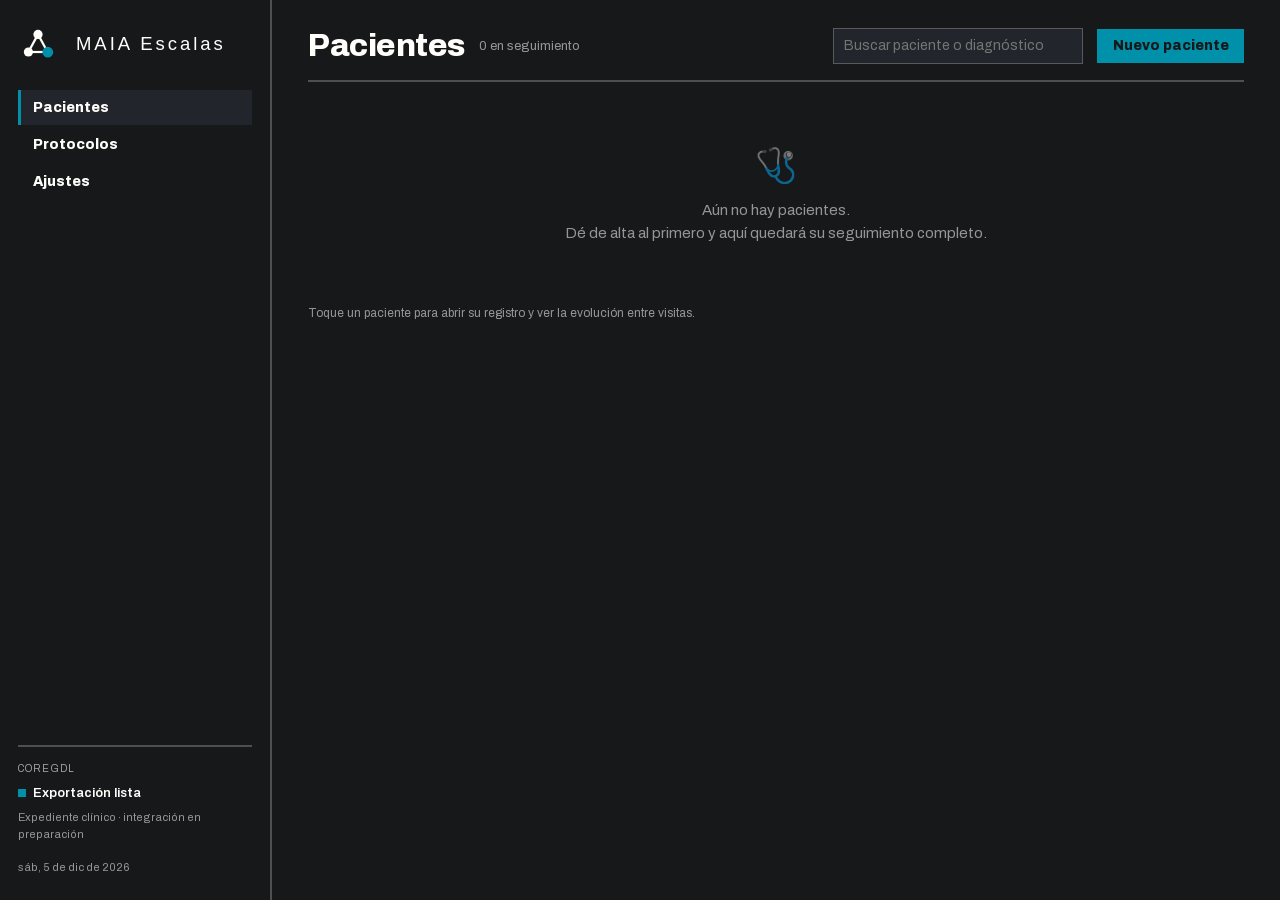
==== commit cbabfff9: "MAIA Escalas: la identidad nueva, por fin publicada El trabajo de marca estaba hecho en la Mac desde" ====
--- a/index.html
+++ b/index.html
@@ -3,7 +3,7 @@
 <head>
   <meta charset="UTF-8">
   <meta name="viewport" content="width=device-width, initial-scale=1, viewport-fit=cover, user-scalable=no">
-  <title>CORE Scale</title>
+  <title>MAIA Escalas</title>
   <meta name="description" content="Evaluación objetiva postoperatoria de ortopedia: goniometría, dinamometría y escalas funcionales.">
 
   <!-- PWA / instalable en iPad y iPhone -->
@@ -11,21 +11,22 @@
   <meta name="apple-mobile-web-app-capable" content="yes">
   <meta name="mobile-web-app-capable" content="yes">
   <meta name="apple-mobile-web-app-status-bar-style" content="black-translucent">
-  <meta name="apple-mobile-web-app-title" content="CORE Scale">
-  <meta name="theme-color" content="#201e1d">
+  <meta name="apple-mobile-web-app-title" content="MAIA Escalas">
+  <meta name="theme-color" content="#17181A">
   <link rel="apple-touch-icon" href="icons/icon-180.png">
+  <!-- 20 px o menos: sólo los tres puntos, sin aristas (MANUAL §3) -->
+  <link rel="icon" type="image/svg+xml" href="icons/marca/isotipo-favicon-dark.svg" media="(prefers-color-scheme: dark)">
+  <link rel="icon" type="image/svg+xml" href="icons/marca/isotipo-favicon-light.svg" media="(prefers-color-scheme: light)">
   <link rel="icon" type="image/png" sizes="32x32" href="icons/icon-32.png">
 
   <!-- El ?v= debe coincidir con VERSION de sw.js: subir ambos en cada publicación -->
-  <link rel="stylesheet" href="css/style.css?v=0.2.0">
+  <link rel="stylesheet" href="css/style.css?v=0.4.0">
 </head>
 <body>
   <div id="app">
 
     <aside id="ladoIzq">
-      <svg viewBox="0 0 32 32" width="44" height="44" style="display:block" aria-label="Logotipo COREscale"><rect x="0" y="0" width="32" height="32" fill="var(--color-text)"></rect><path d="M12 24 H24" stroke="var(--color-bg)" stroke-width="3" stroke-linecap="round" fill="none"></path><path d="M12 24 L20 9.5" stroke="var(--color-bg)" stroke-width="3" stroke-linecap="round" fill="none"></path><circle cx="25" cy="22.4" r="2" fill="var(--color-bg)"></circle><circle cx="25" cy="25.6" r="2" fill="var(--color-bg)"></circle><circle cx="18.7" cy="8.2" r="2" fill="var(--color-bg)"></circle><circle cx="21.5" cy="9.8" r="2" fill="var(--color-bg)"></circle><circle cx="12" cy="24" r="4.2" fill="var(--color-text)" stroke="var(--color-bg)" stroke-width="2.2"></circle><path d="M21 24 A9 9 0 0 0 16.4 16.2" stroke="var(--color-accent)" stroke-width="2.5" fill="none"></path></svg>
-      <div class="marca"><b>CORE</b><span>scale</span></div>
-      <div class="subraya"></div>
+      <div class="logotipo"><svg class="isotipo" viewBox="0 0 100 100" width="40" height="40" role="img" aria-label="MAIA Escalas"><g stroke="var(--color-text)" stroke-width="5.5" fill="none"><line x1="50" y1="26" x2="26" y2="70"></line><line x1="50" y1="26" x2="74" y2="70"></line><line x1="26" y1="70" x2="74" y2="70"></line></g><circle cx="50" cy="26" r="11.5" fill="var(--color-text)"></circle><circle cx="26" cy="70" r="11.5" fill="var(--color-text)"></circle><circle cx="74.5" cy="70.5" r="13.5" fill="var(--color-accent)"></circle></svg><div class="marca"><b>MAIA</b> <span>Escalas</span></div></div>
       <button class="nav-item" id="navPacientes">Pacientes</button>
       <button class="nav-item" id="navProtocolos">Protocolos</button>
       <button class="nav-item" id="navAjustes">Ajustes</button>
@@ -40,11 +41,10 @@
 
     <div id="columna">
       <header id="barraMovil">
-        <svg viewBox="0 0 32 32" width="30" height="30" style="display:block" aria-label="Logotipo COREscale"><rect x="0" y="0" width="32" height="32" fill="var(--color-text)"></rect><path d="M12 24 H24" stroke="var(--color-bg)" stroke-width="3" stroke-linecap="round" fill="none"></path><path d="M12 24 L20 9.5" stroke="var(--color-bg)" stroke-width="3" stroke-linecap="round" fill="none"></path><circle cx="25" cy="22.4" r="2" fill="var(--color-bg)"></circle><circle cx="25" cy="25.6" r="2" fill="var(--color-bg)"></circle><circle cx="18.7" cy="8.2" r="2" fill="var(--color-bg)"></circle><circle cx="21.5" cy="9.8" r="2" fill="var(--color-bg)"></circle><circle cx="12" cy="24" r="4.2" fill="var(--color-text)" stroke="var(--color-bg)" stroke-width="2.2"></circle><path d="M21 24 A9 9 0 0 0 16.4 16.2" stroke="var(--color-accent)" stroke-width="2.5" fill="none"></path></svg>
-        <div class="marca"><b>CORE</b><span>scale</span></div>
+        <div class="logotipo"><svg class="isotipo" viewBox="0 0 100 100" width="40" height="40" role="img" aria-label="MAIA Escalas"><g stroke="var(--color-text)" stroke-width="5.5" fill="none"><line x1="50" y1="26" x2="26" y2="70"></line><line x1="50" y1="26" x2="74" y2="70"></line><line x1="26" y1="70" x2="74" y2="70"></line></g><circle cx="50" cy="26" r="11.5" fill="var(--color-text)"></circle><circle cx="26" cy="70" r="11.5" fill="var(--color-text)"></circle><circle cx="74.5" cy="70.5" r="13.5" fill="var(--color-accent)"></circle></svg><div class="marca"><b>MAIA</b> <span>Escalas</span></div></div>
         <div style="flex:1"></div>
         <span class="punto"></span>
-        <span class="text-muted" style="font-size:11px">COREGDL</span>
+        <span class="text-muted estado-corto" style="font-size:11px">COREGDL</span>
       </header>
 
       <main id="contenido" aria-live="polite"></main>
@@ -58,14 +58,15 @@
 
   </div>
 
-  <script src="js/db.js?v=0.2.0"></script>
-  <script src="js/plantillas.js?v=0.2.0"></script>
-  <script src="js/escalas.js?v=0.2.0"></script>
-  <script src="js/graficas.js?v=0.2.0"></script>
-  <script src="js/eval.js?v=0.2.0"></script>
-  <script src="js/escala-ui.js?v=0.2.0"></script>
-  <script src="js/evolucion.js?v=0.2.0"></script>
-  <script src="js/app.js?v=0.2.0"></script>
+  <script src="js/candado.js?v=0.4.0"></script>
+  <script src="js/db.js?v=0.4.0"></script>
+  <script src="js/plantillas.js?v=0.4.0"></script>
+  <script src="js/escalas.js?v=0.4.0"></script>
+  <script src="js/graficas.js?v=0.4.0"></script>
+  <script src="js/eval.js?v=0.4.0"></script>
+  <script src="js/escala-ui.js?v=0.4.0"></script>
+  <script src="js/evolucion.js?v=0.4.0"></script>
+  <script src="js/app.js?v=0.4.0"></script>
   <script>
     if ('serviceWorker' in navigator && location.protocol !== 'file:') {
       navigator.serviceWorker.register('sw.js').catch(() => {});
--- a/css/style.css
+++ b/css/style.css
@@ -1,7 +1,11 @@
-/* CORE Scale — estilo "Modernist" adaptado del diseño de Claude Design
-   (CORE Scale.dc.html + _ds/modernist). Tokens copiados fielmente del sistema;
-   esquinas rectas, divisores de 2px, tipografía Archivo, acento #ec3013.
-   La fuente Archivo va VENDORIZADA (fonts/) porque la app funciona sin internet. */
+/* MAIA Escalas — estilo "Modernist" (adaptado del diseño de Claude Design)
+   vestido con la identidad MAIA: tema oscuro, acento turquesa medición.
+   Fuente de verdad de la marca: diseno/marca/MANUAL.md — los valores de §4 se
+   copian aquí tal cual y NO se inventan tonos nuevos: si hace falta una
+   variante, se deriva del turquesa moviendo SOLO la luminosidad (mismo matiz
+   215), por eso la rampa de acento va en oklch.
+   Esquinas rectas, divisores de 2px, tipografía Archivo VENDORIZADA (fonts/)
+   porque la app funciona sin internet. */
 
 @font-face {
   font-family: 'Archivo';
@@ -12,45 +16,61 @@
 }
 
 :root {
-  --color-bg: #f3f2f2;
-  --color-surface: #eae9e9;
-  --color-text: #201e1d;
-  --color-accent: #ec3013;
-  --color-accent-2: #e15b47;
-  --color-divider: color-mix(in srgb, #201e1d 40%, transparent);
-
-  --color-neutral-100: #f8f4f4;
-  --color-neutral-200: #eae7e7;
-  --color-neutral-300: #d7d3d3;
-  --color-neutral-400: #bab6b6;
-  --color-neutral-500: #9b9797;
-  --color-neutral-600: #7d7979;
-  --color-neutral-700: #605d5d;
-  --color-neutral-800: #444141;
-  --color-neutral-900: #2d2b2b;
-
-  --color-accent-100: #fff2ef;
-  --color-accent-300: #ffc4b8;
-  --color-accent-600: #dd2b0f;
-  --color-accent-700: #ae1800;
-  --color-accent-800: #7c1405;
-
-  /* semáforo clínico del LSI (añadido: el sistema es rojo, el verde se reserva
-     exclusivamente para "meta de simetría alcanzada") */
-  --color-ok: #2c6e3b;
-  --color-ok-100: #e9f2ea;
+  /* ---- marca (MANUAL §4) ---- */
+  --color-bg: #17181A;             /* Tinta */
+  --color-surface: #22252B;        /* mismo fondo que el ícono de la app */
+  --color-text: #FFFEFB;           /* Tinta invertida */
+  --color-accent: #0090A9;         /* turquesa medición · tema oscuro */
+  --color-accent-2: oklch(0.68 0.10 215);
+  --color-divider: color-mix(in srgb, #FFFEFB 24%, transparent);
+
+  /* rampa neutra: en tema oscuro va al revés que en claro — 100 es lo más
+     cercano al fondo y 900 lo más cercano al texto. Las reglas que usan
+     "fondo 100 / texto 800" siguen leyéndose bien sin tocarlas. */
+  --color-neutral-100: color-mix(in srgb, var(--color-text)  7%, var(--color-bg));
+  --color-neutral-200: color-mix(in srgb, var(--color-text) 11%, var(--color-bg));
+  --color-neutral-300: color-mix(in srgb, var(--color-text) 17%, var(--color-bg));
+  --color-neutral-400: color-mix(in srgb, var(--color-text) 25%, var(--color-bg));
+  --color-neutral-500: color-mix(in srgb, var(--color-text) 38%, var(--color-bg));
+  --color-neutral-600: color-mix(in srgb, var(--color-text) 52%, var(--color-bg));
+  --color-neutral-700: color-mix(in srgb, var(--color-text) 66%, var(--color-bg));
+  --color-neutral-800: color-mix(in srgb, var(--color-text) 80%, var(--color-bg));
+  --color-neutral-900: color-mix(in srgb, var(--color-text) 92%, var(--color-bg));
+
+  /* acento: mismo matiz 215, sólo cambia la luminosidad (MANUAL §4).
+     100 = fondo teñido para chips · 700/800 = turquesa legible sobre oscuro. */
+  --color-accent-100: oklch(0.30 0.045 215);
+  --color-accent-300: oklch(0.44 0.080 215);
+  --color-accent-600: oklch(0.66 0.110 215);
+  --color-accent-700: oklch(0.74 0.100 215);
+  --color-accent-800: oklch(0.86 0.060 215);
+
+  /* semáforo clínico. NO es decoración ni marca: son estados del dato (LSI,
+     tendencia, acciones destructivas). El turquesa jamás se usa para esto,
+     porque en MAIA el acento identifica, no califica (MANUAL §4). */
+  --color-ok: oklch(0.76 0.14 150);
+  --color-ok-100: oklch(0.30 0.055 150);
+  --color-alerta: oklch(0.80 0.13 75);
+  --color-alerta-100: oklch(0.32 0.055 75);
+  --color-peligro: oklch(0.72 0.17 25);
+  --color-peligro-100: oklch(0.30 0.085 25);
 
   --font-heading: 'Archivo', system-ui, sans-serif;
   --font-body: 'Archivo', system-ui, sans-serif;
+  /* logotipo y descriptor: MANUAL §5 pide Helvetica Neue e IBM Plex Mono. Van
+     por pila del sistema (iPad/iPhone/Mac ya las traen) para no cargar otro
+     archivo de fuente en una app que debe abrir sin internet. */
+  --font-marca: 'Helvetica Neue', Helvetica, Arial, sans-serif;
+  --font-mono: ui-monospace, 'SF Mono', Menlo, monospace;
 
   --space-1: 4px; --space-2: 8px; --space-3: 12px;
   --space-4: 16px; --space-6: 24px; --space-8: 32px;
 
-  --shadow-sm: 0 1px 2px color-mix(in srgb, #2d2b2b 14%, transparent);
-  --shadow-md: 0 3px 10px color-mix(in srgb, #2d2b2b 16%, transparent);
-  --shadow-lg: 0 12px 32px color-mix(in srgb, #2d2b2b 22%, transparent);
-
-  color-scheme: light;             /* el diseño se compromete con un solo aspecto */
+  --shadow-sm: 0 1px 2px color-mix(in srgb, #000 40%, transparent);
+  --shadow-md: 0 3px 10px color-mix(in srgb, #000 46%, transparent);
+  --shadow-lg: 0 12px 32px color-mix(in srgb, #000 55%, transparent);
+
+  color-scheme: dark;              /* tema por defecto de MAIA Escalas (MANUAL §3) */
 }
 
 *, *::before, *::after { box-sizing: border-box; -webkit-tap-highlight-color: transparent; }
@@ -67,10 +87,10 @@
 h1 { font-size: 42px; } h2 { font-size: 32px; } h3 { font-size: 25px; }
 h4 { font-size: 20px; } h5 { font-size: 16px; }
 p { margin: 0 0 var(--space-3); }
-a { color: var(--color-accent); text-underline-offset: 3px; }
+a { color: var(--color-accent-700); text-underline-offset: 3px; }
 .text-muted { color: color-mix(in srgb, var(--color-text) 55%, transparent); }
 :focus { outline: none; }
-:focus-visible { outline: 2px solid var(--color-accent); outline-offset: 2px; }
+:focus-visible { outline: 2px solid var(--color-accent-700); outline-offset: 2px; }
 ::selection { background: color-mix(in srgb, var(--color-accent) 30%, transparent); }
 
 .hr { height: 2px; border: 0; margin: var(--space-4) 0; background: var(--color-divider); }
@@ -92,10 +112,10 @@
 .btn-secondary { border-color: var(--color-divider); }
 .btn-secondary:hover { background: color-mix(in srgb, var(--color-text) 7%, transparent); }
 .btn-secondary:active { background: color-mix(in srgb, var(--color-text) 14%, transparent); }
-.btn-ghost { color: var(--color-accent); padding-inline: var(--space-1); }
+.btn-ghost { color: var(--color-accent-700); padding-inline: var(--space-1); }
 .btn-ghost:hover { background: color-mix(in srgb, var(--color-accent) 10%, transparent); }
-.btn-peligro { border-color: var(--color-accent-300); color: var(--color-accent-700); }
-.btn-peligro:hover { background: var(--color-accent-100); }
+.btn-peligro { border-color: color-mix(in srgb, var(--color-peligro) 55%, transparent); color: var(--color-peligro); }
+.btn-peligro:hover { background: var(--color-peligro-100); }
 .btn-icon { width: 36px; height: 36px; padding: 0; }
 .btn-block { width: 100%; margin-top: var(--space-2); }
 .btn-grande { min-height: 48px; }
@@ -155,7 +175,8 @@
 }
 .card-clic { cursor: pointer; }
 .card-clic:hover { outline: 1px solid var(--color-divider); }
-.card-kicker { font-size: 10px; letter-spacing: 0.1em; text-transform: uppercase; color: var(--color-accent); }
+.card-kicker { font-size: 10px; letter-spacing: 0.1em; text-transform: uppercase;
+  color: color-mix(in srgb, var(--color-text) 60%, transparent); }
 .card-title { font-family: var(--font-heading); font-weight: 800; font-size: 17px; line-height: 1.2; }
 .card-body { margin: 0; font-size: 13px; opacity: 0.8; flex: 1; }
 .card-meta {
@@ -171,6 +192,8 @@
 .tag-accent { background: var(--color-accent-100); color: var(--color-accent-800); }
 .tag-neutral { background: var(--color-neutral-100); color: var(--color-neutral-800); }
 .tag-ok { background: var(--color-ok-100); color: var(--color-ok); }
+.tag-alerta { background: var(--color-alerta-100); color: var(--color-alerta); }
+.tag-peligro { background: var(--color-peligro-100); color: var(--color-peligro); }
 
 /* ---------- tablas ---------- */
 .table { width: 100%; border-collapse: collapse; font-size: 14px; }
@@ -191,7 +214,7 @@
 .dialog-backdrop {
   position: fixed; inset: 0; display: grid; place-items: center; z-index: 50;
   padding: var(--space-4);
-  background: color-mix(in srgb, var(--color-neutral-900) 50%, transparent);
+  background: color-mix(in srgb, #000 62%, transparent);
 }
 .dialog {
   width: min(440px, 100%); display: flex; flex-direction: column; gap: var(--space-3);
@@ -202,16 +225,31 @@
 .dialog-body { font-size: 14px; opacity: 0.85; }
 .dialog-actions { display: flex; justify-content: flex-end; gap: var(--space-2); margin-top: var(--space-2); }
 
+/* ---------- logotipo horizontal (MANUAL §3) ----------
+   Isotipo a 40 px (archivo -small-: el nodo es punto de color, sin barras,
+   porque por debajo de 56 px el símbolo se vuelve mancha), separación al texto
+   0.45 × 40 = 18 px, texto 0.46 × 40 ≈ 18.5 px, letter-spacing .16em,
+   MAIA en regular y Escalas en medium. La zona de respeto —el radio de un
+   nodo— la da el padding de la barra: nada entra ahí. */
+.logotipo { display: flex; align-items: center; gap: 18px; }
+.logotipo .isotipo { display: block; flex: none; }
+.logotipo .marca {
+  font-family: var(--font-marca); font-size: 18.5px; line-height: 1;
+  letter-spacing: 0.16em; white-space: nowrap; color: var(--color-text);
+}
+.logotipo .marca b { font-weight: 400; }      /* MAIA */
+.logotipo .marca span { font-weight: 500; }   /* Escalas */
+
 /* ═══════════ armazón de la app ═══════════ */
 #app { display: flex; height: 100vh; height: 100dvh; overflow: hidden; }
 
 #ladoIzq {
-  width: 212px; flex: none; display: flex; flex-direction: column;
+  /* 272 px = 40 (isotipo) + 18 (separación) + 152 (texto) + 36 (padding) + holgura.
+     El logotipo horizontal del MANUAL §3 no se achica: la barra se ensancha. */
+  width: 272px; flex: none; display: flex; flex-direction: column;
   border-right: 2px solid var(--color-divider); padding: 24px 18px;
 }
-#ladoIzq .marca { font-family: var(--font-heading); font-size: 24px; line-height: 1; letter-spacing: -0.02em; margin-top: 12px; }
-#ladoIzq .marca b { font-weight: 800; } #ladoIzq .marca span { font-weight: 400; }
-#ladoIzq .subraya { width: 30px; height: 4px; background: var(--color-accent); margin: 12px 0 26px; }
+#ladoIzq .logotipo { margin-bottom: 26px; }
 .nav-item {
   display: flex; justify-content: flex-start; width: 100%;
   padding: 10px 12px; margin-bottom: 2px;
@@ -233,8 +271,6 @@
   padding: calc(env(safe-area-inset-top, 0px) + 12px) 16px 12px;
   border-bottom: 2px solid var(--color-divider);
 }
-#barraMovil .marca { font-family: var(--font-heading); font-size: 17px; letter-spacing: -0.02em; }
-#barraMovil .marca b { font-weight: 800; } #barraMovil .marca span { font-weight: 400; }
 #barraMovil .punto { width: 7px; height: 7px; background: var(--color-accent); }
 
 #contenido { flex: 1; overflow: auto; -webkit-overflow-scrolling: touch; }
@@ -295,7 +331,8 @@
 .cinta .dato .num { font-family: var(--font-heading); font-weight: 800; font-size: 26px; line-height: 1.15; }
 .cinta .num.acento { color: var(--color-accent-700); }
 .cinta .num.ok { color: var(--color-ok); }
-.cinta .num.alerta { color: var(--color-accent-600); }
+.cinta .num.alerta { color: var(--color-alerta); }
+.cinta .num.peligro { color: var(--color-peligro); }
 .cinta .nota { font-size: 11px; color: color-mix(in srgb, var(--color-text) 50%, transparent); align-self: flex-end; max-width: 220px; }
 
 .pie-captura {
@@ -338,7 +375,7 @@
   padding: 46px 20px; font-size: 15px; line-height: 1.5; }
 .vacio .icono { font-size: 34px; margin-bottom: 8px; }
 .oculto { display: none !important; }
-.aviso { background: var(--color-surface); border-left: 3px solid var(--color-accent);
+.aviso { background: var(--color-surface); border-left: 3px solid var(--color-divider);
   padding: 12px 14px; font-size: 13px; line-height: 1.5; margin: 12px 0; }
 .lista-tarjetas { display: flex; flex-direction: column; gap: 10px; }
 .dos-col { display: grid; grid-template-columns: 1fr 1fr; gap: 12px 16px; }
@@ -376,3 +413,33 @@
   .table { font-size: 13px; }
   .pie-captura { position: sticky; bottom: 0; background: var(--color-bg); }
 }
+
+/* ═══════════ teléfonos muy angostos ═══════════ */
+@media (max-width: 380px) {
+  /* el logotipo no se achica por debajo de los 40 px de isotipo que pide el
+     MANUAL §6: lo que cede es el indicador de estado, no la marca */
+  #barraMovil .estado-corto { display: none; }
+}
+
+/* ---------- logotipo apilado (MANUAL §3 y §6.3) ----------
+   Pantalla de entrada: isotipo a 96 px —a ese tamaño SÍ lleva su símbolo, las
+   barras de puntaje—, MAIA a 40 px con letter-spacing .22em, Escalas debajo, y
+   el descriptor en monoespaciada, mayúsculas, dos renglones.
+   El text-indent compensa el espacio que el letter-spacing deja colgando a la
+   derecha, para que el bloque quede ópticamente centrado. */
+.logotipo-apilado { text-align: center; }
+.logotipo-apilado .isotipo { margin: 0 auto 18px; }
+.logotipo-apilado .marca { font-family: var(--font-marca); line-height: 1; color: var(--color-text); }
+.logotipo-apilado .marca b {
+  display: block; font-size: 40px; font-weight: 400;
+  letter-spacing: 0.22em; text-indent: 0.22em;
+}
+.logotipo-apilado .marca span {
+  display: block; margin-top: 9px; font-size: 20px; font-weight: 500;
+  letter-spacing: 0.22em; text-indent: 0.22em;
+}
+.logotipo-apilado .descriptor {
+  margin-top: 18px; font-family: var(--font-mono); font-size: 10.5px;
+  letter-spacing: 0.14em; line-height: 1.75; text-transform: uppercase;
+  color: color-mix(in srgb, var(--color-text) 55%, transparent);
+}
